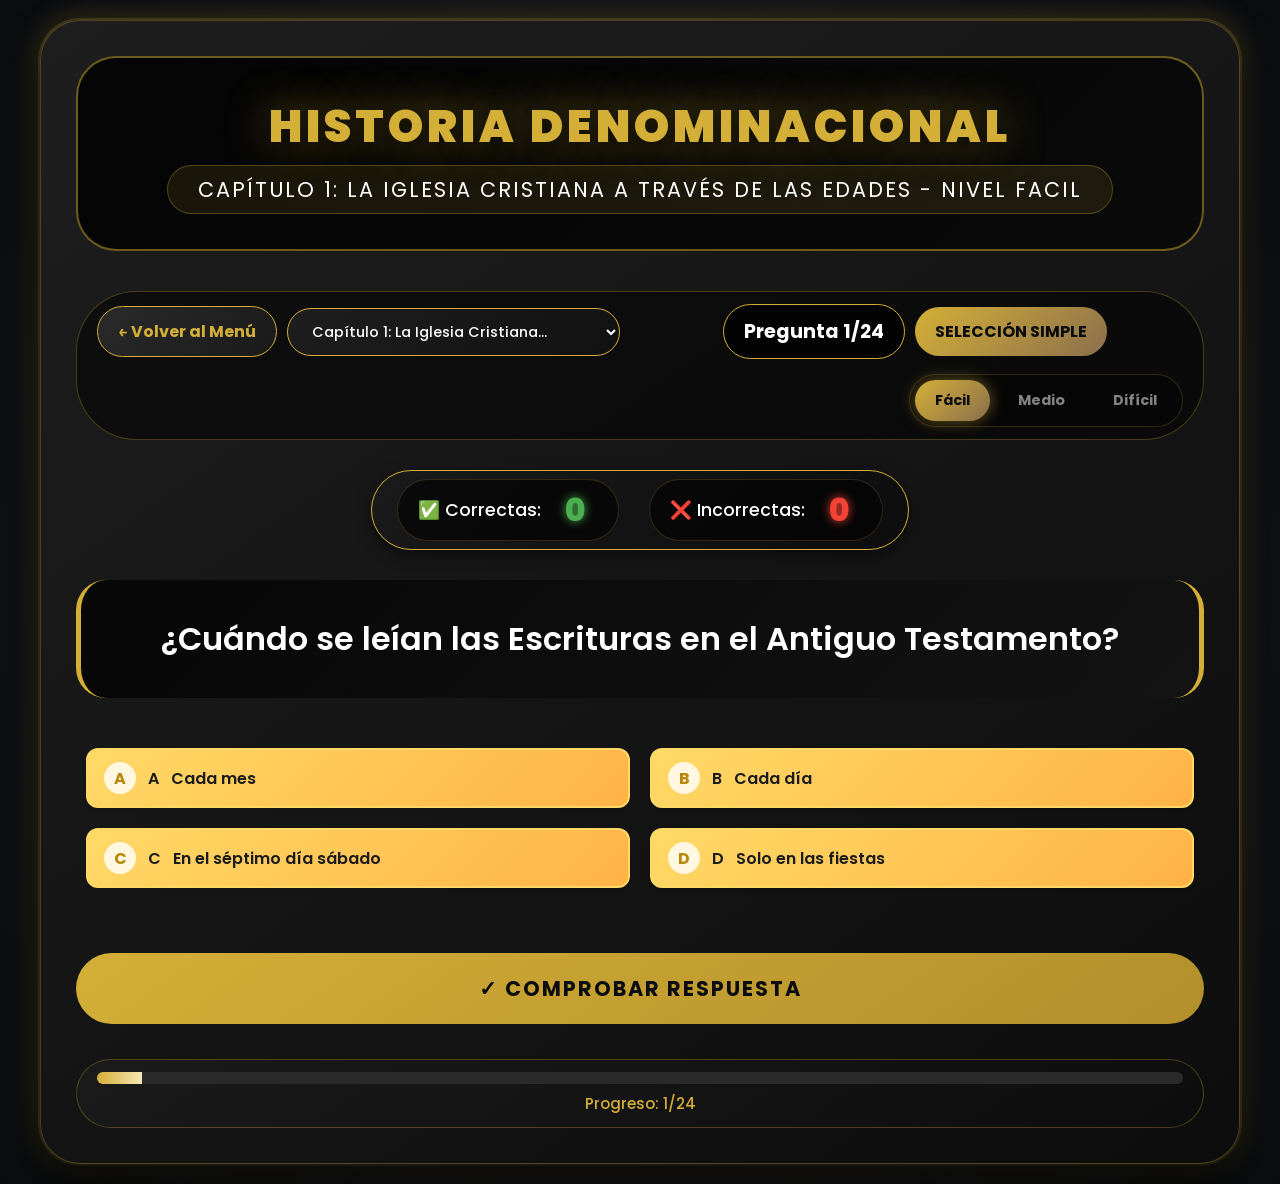
==== libros/capitulo1.html @ 7baf43c6 "Add files via upload" ====
<!DOCTYPE html>
<html lang="es">
<head>
    <meta charset="UTF-8">
    <meta name="viewport" content="width=device-width, initial-scale=1.0, maximum-scale=1.0, user-scalable=no">
    <title>Capítulo 1 - Historia Denominacional</title>
    <!-- FUENTES MODERNAS -->
    <link href="https://fonts.googleapis.com/css2?family=Montserrat:wght@400;500;600;700;900&family=Poppins:wght@400;500;600;700&display=swap" rel="stylesheet">
    <link rel="stylesheet" href="../css/capitulos.css">
</head>
<body>
    <div id="game" class="game-container">
        <!-- SECCIÓN DEL TÍTULO PRINCIPAL -->
        <div class="title-section">
            <h1 class="main-title">HISTORIA DENOMINACIONAL</h1>
            <div class="sub-title" id="chapterTitle">Capítulo 1: La Iglesia Cristiana a Través de las Edades</div>
        </div>

        <!-- HEADER COMPLETO (VISIBLE EN ESCRITORIO) -->
        <div class="game-header">
            <div class="header-left">
                <button class="back-btn" onclick="backToMenu()">← Volver al Menú</button>
                <select id="chapterSelector" class="chapter-selector" title="Seleccionar capítulo"></select>
            </div>
            
            <div class="header-center">
                <span class="chapter-number" id="questionCounter">Pregunta 1/24</span>
                <span class="question-type-badge" id="questionType">Selección Simple</span>
            </div>
            
            <div class="header-right">
                <div class="level-selector">
                    <button class="level-btn" data-level="facil" onclick="changeLevel('facil')">Fácil</button>
                    <button class="level-btn" data-level="medio" onclick="changeLevel('medio')">Medio</button>
                    <button class="level-btn" data-level="dificil" onclick="changeLevel('dificil')">Difícil</button>
                </div>
                <!-- Botón hamburguesa (solo visible en móvil) -->
                <button class="hamburger-menu" id="hamburgerBtn" onclick="toggleMenu()">
                    <span></span>
                    <span></span>
                    <span></span>
                </button>
            </div>
        </div>

        <!-- MENÚ LATERAL - CON CAPÍTULOS 1-13 -->
        <div class="side-menu hidden" id="sideMenu">
            <h3>📋 MENÚ RÁPIDO</h3>
            
            <button class="back-btn" onclick="backToMenu()">← Menú Principal</button>
            
            <!-- SECCIÓN DE CAPÍTULOS 1-13 -->
            <div class="chapters-section">
                <h4>📚 CAPÍTULOS 1-13</h4>
                <div class="chapters-grid">
                    <button class="chapter-btn" onclick="goToChapter(1)">1</button>
                    <button class="chapter-btn" onclick="goToChapter(2)">2</button>
                    <button class="chapter-btn" onclick="goToChapter(3)">3</button>
                    <button class="chapter-btn" onclick="goToChapter(4)">4</button>
                    <button class="chapter-btn" onclick="goToChapter(5)">5</button>
                    <button class="chapter-btn" onclick="goToChapter(6)">6</button>
                    <button class="chapter-btn" onclick="goToChapter(7)">7</button>
                    <button class="chapter-btn" onclick="goToChapter(8)">8</button>
                    <button class="chapter-btn" onclick="goToChapter(9)">9</button>
                    <button class="chapter-btn" onclick="goToChapter(10)">10</button>
                    <button class="chapter-btn" onclick="goToChapter(11)">11</button>
                    <button class="chapter-btn" onclick="goToChapter(12)">12</button>
                    <button class="chapter-btn" onclick="goToChapter(13)">13</button>
                </div>
            </div>
            
            <div class="quick-actions">
                <h4>⚡ ACCIONES</h4>
                <button class="action-btn" onclick="restartChapter()">🔄 Reiniciar Nivel</button>
                <button class="action-btn" onclick="changeLevelPrompt()">🎮 Cambiar Nivel</button>
            </div>
            
            <div class="menu-stats">
                <h4>📊 MI PROGRESO</h4>
                <div class="stat-item">
                    <span class="stat-label">✅ Correctas:</span>
                    <span class="stat-value correct" id="menuCorrectCount">0</span>
                </div>
                <div class="stat-item">
                    <span class="stat-label">❌ Incorrectas:</span>
                    <span class="stat-value incorrect" id="menuIncorrectCount">0</span>
                </div>
                <div class="stat-item">
                    <span class="stat-label">📈 Progreso:</span>
                    <span class="stat-value" id="menuProgress">0%</span>
                </div>
            </div>
            
            <div class="menu-footer">
                <p>📖 Historia Denominacional</p>
                <p class="version">v1.0</p>
            </div>
        </div>

        <!-- OVERLAY DEL MENÚ -->
        <div class="menu-overlay hidden" id="menuOverlay" onclick="toggleMenu()"></div>

        <!-- ESTADÍSTICAS EN VIVO -->
        <div class="score-stats">
            <div class="score-stats-item">
                <span class="score-stats-label">✅ Correctas:</span>
                <span class="score-stats-value correct" id="correctCount">0</span>
            </div>
            <div class="score-stats-item">
                <span class="score-stats-label">❌ Incorrectas:</span>
                <span class="score-stats-value incorrect" id="incorrectCount">0</span>
            </div>
        </div>

        <!-- PREGUNTA -->
        <div id="questionText" class="question-text"></div>

        <!-- CONTENEDORES DE PREGUNTAS -->
        <div id="multipleChoiceContainer" class="options-container"></div>
        <div id="fillBlankContainer" class="fill-container hidden"></div>

        <!-- BOTONES PRINCIPALES -->
        <button id="submitBtn" class="submit-btn" onclick="submitAnswer()">✓ COMPROBAR RESPUESTA</button>
        <div id="resultMessage" class="result-message hidden"></div>
        <button id="nextBtn" class="next-btn hidden" onclick="nextQuestion()">SIGUIENTE PREGUNTA →</button>

        <!-- RESULTADOS FINALES -->
        <div id="finalResults" class="hidden"></div>

        <!-- BARRA DE PROGRESO -->
        <div class="progress-container">
            <div class="progress-bar">
                <div class="progress-fill" id="progressFill" style="width: 0%"></div>
            </div>
            <div class="progress-text" id="progressText">Progreso: 0/24</div>
        </div>
    </div>

    <script src="../js/capitulo1.js"></script>
</body>
</html>
---- css/capitulos.css ----
/* ============================================
   RESET Y VARIABLES - TONOS OSCUROS ELEGANTES
   ============================================ */
* {
    margin: 0;
    padding: 0;
    box-sizing: border-box;
    font-family: 'Poppins', 'Montserrat', 'Segoe UI', Tahoma, Geneva, Verdana, sans-serif;
}

body {
    min-height: 100vh;
    background: #0a0c0f;
    background: radial-gradient(circle at 50% 50%, #1a1e24 0%, #0a0c0f 100%);
    display: flex;
    justify-content: center;
    align-items: center;
    padding: 20px;
}

/* ============================================
   CONTENEDOR PRINCIPAL - CON BRILLO DORADO
   ============================================ */
.game-container {
    background: linear-gradient(145deg, #1e1e1e 0%, #0d0d0d 100%);
    border-radius: 40px;
    padding: 35px;
    max-width: 1200px;
    width: 100%;
    box-shadow: 0 20px 40px rgba(0, 0, 0, 0.8), 
                0 0 0 2px rgba(212, 175, 55, 0.2),
                0 0 30px rgba(212, 175, 55, 0.3);
    border: 1px solid rgba(212, 175, 55, 0.3);
    animation: slideIn 0.5s ease;
    transition: box-shadow 0.3s ease;
}

.game-container:hover {
    box-shadow: 0 20px 40px rgba(0, 0, 0, 0.8), 
                0 0 0 2px rgba(212, 175, 55, 0.4),
                0 0 40px rgba(212, 175, 55, 0.5);
}

@keyframes slideIn {
    0% { opacity: 0; transform: translateY(-30px); }
    100% { opacity: 1; transform: translateY(0); }
}

/* ============================================
   TÍTULOS CON JERARQUÍA VISUAL MEJORADA
   ============================================ */
.title-section {
    text-align: center;
    margin-bottom: 40px;
    padding: 35px 20px;
    background: linear-gradient(135deg, rgba(0,0,0,0.85) 0%, rgba(10,10,10,0.95) 100%);
    border-radius: 40px;
    border: 2px solid rgba(212, 175, 55, 0.5);
}

.main-title {
    font-size: 2.8rem;
    font-weight: 900;
    color: #d4af37;
    text-transform: uppercase;
    letter-spacing: 4px;
    text-shadow: 0 5px 20px rgba(0,0,0,0.9), 0 0 40px rgba(212, 175, 55, 0.6);
    margin-bottom: 5px;
}

.sub-title {
    font-size: 1.3rem;
    color: #ffffff;
    font-weight: 400;
    letter-spacing: 2px;
    text-transform: uppercase;
    background: rgba(212, 175, 55, 0.1);
    display: inline-block;
    padding: 8px 30px;
    border-radius: 60px;
    border: 1px solid rgba(212, 175, 55, 0.3);
}

/* ============================================
   HEADER COMPLETO - DISEÑO ESCRITORIO
   ============================================ */
.game-header {
    display: flex;
    justify-content: space-between;
    align-items: center;
    margin-bottom: 30px;
    padding: 12px 20px;
    background: rgba(0, 0, 0, 0.5);
    border-radius: 60px;
    border: 1px solid rgba(212, 175, 55, 0.3);
    gap: 15px;
    flex-wrap: wrap;
}

.header-left, .header-center, .header-right {
    display: flex;
    align-items: center;
    gap: 10px;
    flex: 1;
}

.header-center {
    justify-content: center;
}

.header-right {
    justify-content: flex-end;
}

.back-btn {
    background: linear-gradient(135deg, #2a2a2a 0%, #1a1a1a 100%);
    color: #d4af37;
    border: 1px solid #d4af37;
    padding: 12px 20px;
    border-radius: 40px;
    cursor: pointer;
    font-size: 1rem;
    font-weight: bold;
    transition: all 0.3s ease;
    white-space: nowrap;
}

.back-btn:hover {
    background: #d4af37;
    color: #0a0c0f;
    transform: translateY(-3px);
    box-shadow: 0 5px 15px rgba(212, 175, 55, 0.5);
}

.chapter-selector {
    background: linear-gradient(135deg, #1e1e1e 0%, #111111 100%);
    color: #ffffff;
    border: 1px solid #d4af37;
    padding: 12px 20px;
    border-radius: 40px;
    font-size: 0.9rem;
    font-weight: 500;
    cursor: pointer;
    outline: none;
    min-width: 220px;
    transition: all 0.3s ease;
}

.chapter-selector:hover {
    background: #2a2a2a;
    border-color: #ffd700;
    box-shadow: 0 0 15px rgba(212, 175, 55, 0.5);
}

.chapter-selector option {
    background: #1a1a1a;
    color: #ffffff;
}

.level-selector {
    display: flex;
    gap: 8px;
    background: rgba(0, 0, 0, 0.3);
    padding: 5px;
    border-radius: 50px;
    border: 1px solid rgba(212, 175, 55, 0.2);
}

.level-btn {
    background: transparent;
    color: #ffffff;
    border: none;
    padding: 10px 20px;
    border-radius: 40px;
    cursor: pointer;
    font-size: 0.9rem;
    font-weight: bold;
    transition: all 0.3s ease;
    white-space: nowrap;
}

.level-btn.active {
    background: linear-gradient(135deg, #d4af37 0%, #8b6f4c 100%);
    color: #0a0c0f;
    box-shadow: 0 0 15px rgba(212, 175, 55, 0.5);
}

.level-btn:hover:not(.active):not(.locked) {
    background: rgba(212, 175, 55, 0.2);
    transform: translateY(-2px);
}

/* Botones bloqueados */
.level-btn.locked {
    opacity: 0.5;
    cursor: not-allowed;
    position: relative;
}

.level-btn.locked:hover::after {
    content: "🔒";
    position: absolute;
    left: 50%;
    transform: translateX(-50%);
    bottom: -25px;
    font-size: 12px;
    white-space: nowrap;
    background: rgba(0,0,0,0.8);
    color: white;
    padding: 4px 8px;
    border-radius: 4px;
    z-index: 100;
}

.chapter-number {
    font-size: 1.2rem;
    background: rgba(0, 0, 0, 0.7);
    color: #ffffff;
    padding: 12px 20px;
    border-radius: 40px;
    border: 1px solid #d4af37;
    font-weight: bold;
    text-align: center;
    white-space: nowrap;
}

.question-type-badge {
    background: linear-gradient(135deg, #d4af37 0%, #8b6f4c 100%);
    color: #0a0c0f;
    padding: 12px 20px;
    border-radius: 40px;
    font-size: 1rem;
    font-weight: bold;
    text-transform: uppercase;
    text-align: center;
    white-space: nowrap;
}

/* ============================================
   ESTADÍSTICAS
   ============================================ */
.score-stats {
    display: flex;
    justify-content: center;
    align-items: center;
    gap: 30px;
    margin-bottom: 30px;
    padding: 8px 25px;
    background: linear-gradient(135deg, #1a1a1a 0%, #0d0d0d 100%);
    border-radius: 60px;
    border: 1px solid #d4af37;
    width: fit-content;
    margin-left: auto;
    margin-right: auto;
    box-shadow: 0 5px 15px rgba(0,0,0,0.5);
}

.score-stats-item {
    display: flex;
    align-items: center;
    gap: 12px;
    padding: 6px 20px;
    border-radius: 40px;
    background: rgba(0, 0, 0, 0.6);
    border: 1px solid rgba(212, 175, 55, 0.2);
    min-width: 130px;
    justify-content: center;
}

.score-stats-label {
    color: #ffffff;
    font-size: 1.1rem;
    font-weight: 500;
}

.score-stats-value {
    font-size: 2rem;
    font-weight: 800;
    min-width: 45px;
    text-align: center;
    text-shadow: 0 0 10px currentColor;
}

.score-stats-value.correct { color: #4caf50; }
.score-stats-value.incorrect { color: #f44336; }

/* ============================================
   PREGUNTA CON ANIMACIÓN
   ============================================ */
@keyframes questionFadeIn {
    0% { opacity: 0; transform: translateY(15px); }
    100% { opacity: 1; transform: translateY(0); }
}

#questionText {
    font-size: 2rem;
    color: #ffffff;
    margin-bottom: 40px;
    line-height: 1.5;
    font-weight: 600;
    text-align: center;
    padding: 35px 30px;
    background: linear-gradient(135deg, rgba(0,0,0,0.7) 0%, rgba(20,20,20,0.8) 100%);
    border-radius: 30px;
    border-left: 5px solid #d4af37;
    border-right: 5px solid #d4af37;
    animation: questionFadeIn 0.5s ease forwards;
}

/* ============================================
   CONTENEDORES
   ============================================ */
.options-container, .fill-container {
    width: 100%;
    margin-bottom: 30px;
    animation: questionFadeIn 0.6s ease forwards;
}

.hidden { display: none !important; }

/* ============================================
   BOTONES DE RESPUESTA - DORADO CON LETRAS NEGRAS
   ============================================ */
.options-container {
    display: grid;
    grid-template-columns: repeat(2, 1fr);
    gap: 20px;
    padding: 10px;
}

.option-btn {
    display: flex;
    align-items: center;
    gap: 12px;
    padding: 12px 16px;
    margin: 0;
    border: 2px solid #ffd966;
    border-radius: 12px;
    background: linear-gradient(135deg, #ffd966 0%, #ffb347 100%);
    cursor: pointer;
    transition: all 0.3s ease;
    font-size: 16px;
    text-align: left;
    width: 100%;
    color: #1a1a1a;
    font-weight: 600;
    box-shadow: 0 2px 4px rgba(0,0,0,0.1);
}

.option-btn:hover:not(.selected):not(.correct):not(.incorrect) {
    transform: translateX(8px);
    border-color: #e6ac00;
    background: linear-gradient(135deg, #ffcc66 0%, #ffaa33 100%);
    box-shadow: 0 4px 12px rgba(255, 193, 7, 0.4);
    color: #000000;
}

.option-btn::before {
    content: attr(data-letter);
    display: inline-flex;
    align-items: center;
    justify-content: center;
    width: 32px;
    height: 32px;
    background: #ffffffcc;
    color: #b8860b;
    border-radius: 50%;
    font-weight: bold;
    font-size: 1rem;
    flex-shrink: 0;
    transition: all 0.3s ease;
}

.option-btn:hover::before {
    background: #ffffff;
    color: #ff8c00;
    transform: scale(1.1);
}

.option-btn.selected {
    border-color: #e6ac00;
    background: #ffffff;
    box-shadow: 0 4px 12px rgba(0,0,0,0.15);
    color: #000000;
}

.option-btn.selected::before {
    background: #ffd966;
    color: #000000;
    transform: scale(1.1);
}

.option-btn.correct {
    border-color: #4caf50;
    background: #e8f5e9;
    color: #2e7d32;
}

.option-btn.correct::before {
    background: #4caf50;
    color: white;
}

.option-btn.incorrect {
    border-color: #f44336;
    background: #ffebee;
    color: #c62828;
}

.option-btn.incorrect::before {
    background: #f44336;
    color: white;
}

/* ============================================
   COMPLETACIÓN - DORADO CON LETRAS NEGRAS
   ============================================ */
.fill-container {
    background: linear-gradient(145deg, #1a1a1a 0%, #0d0d0d 100%);
    padding: 40px;
    border-radius: 40px;
    border: 1px solid rgba(212, 175, 55, 0.2);
}

.fill-options {
    display: grid;
    grid-template-columns: repeat(2, 1fr);
    gap: 20px;
}

.fill-option-btn {
    padding: 12px 24px;
    border: 2px solid #ffd966;
    border-radius: 25px;
    background: linear-gradient(135deg, #ffd966 0%, #ffb347 100%);
    cursor: pointer;
    transition: all 0.3s ease;
    font-size: 14px;
    font-weight: 600;
    color: #1a1a1a;
    text-align: center;
    box-shadow: 0 2px 4px rgba(0,0,0,0.1);
}

.fill-option-btn:hover:not(.selected):not(.correct):not(.incorrect) {
    transform: translateY(-3px) scale(1.05);
    border-color: #e6ac00;
    background: linear-gradient(135deg, #ffcc66 0%, #ffaa33 100%);
    box-shadow: 0 6px 16px rgba(255, 193, 7, 0.4);
    color: #000000;
}

.fill-option-btn.selected {
    background: #ffffff;
    border-color: #e6ac00;
    color: #000000;
    transform: scale(1.05);
}

.fill-option-btn.correct {
    background: #e8f5e9;
    border-color: #4caf50;
    color: #2e7d32;
}

.fill-option-btn.incorrect {
    background: #ffebee;
    border-color: #f44336;
    color: #c62828;
}

/* ============================================
   BOTONES PRINCIPALES
   ============================================ */
#submitBtn, #nextBtn {
    background: linear-gradient(145deg, #d4af37 0%, #b38f2c 100%);
    color: #0a0c0f;
    border: none;
    padding: 20px 40px;
    border-radius: 60px;
    font-size: 1.3rem;
    cursor: pointer;
    width: 100%;
    font-weight: 700;
    letter-spacing: 2px;
    margin-top: 25px;
    text-transform: uppercase;
    transition: all 0.3s ease;
    position: relative;
    overflow: hidden;
}

#submitBtn::after, #nextBtn::after {
    content: '';
    position: absolute;
    top: 0;
    left: -100%;
    width: 100%;
    height: 100%;
    background: linear-gradient(90deg, transparent, rgba(255,255,255,0.3), transparent);
    transition: left 0.5s ease;
}

#submitBtn:hover::after, #nextBtn:hover::after {
    left: 100%;
}

#submitBtn:hover, #nextBtn:hover {
    transform: translateY(-5px);
    box-shadow: 0 10px 30px rgba(212, 175, 55, 0.6);
}

/* ============================================
   RESULTADOS
   ============================================ */
#resultMessage {
    margin-top: 25px;
    padding: 22px 25px;
    border-radius: 30px;
    text-align: center;
    font-size: 1.2rem;
    border: 2px solid;
    transition: all 0.3s ease;
}

#resultMessage.correct {
    background: rgba(30, 74, 30, 0.95);
    color: #fff;
    border-color: #4caf50;
}

#resultMessage.incorrect {
    background: rgba(74, 30, 30, 0.95);
    color: #fff;
    border-color: #f44336;
}

/* ============================================
   BARRA DE PROGRESO
   ============================================ */
.progress-container {
    margin-top: 35px;
    padding: 12px 20px;
    background: linear-gradient(145deg, #1a1a1a 0%, #0d0d0d 100%);
    border-radius: 50px;
    border: 1px solid rgba(212, 175, 55, 0.3);
}

.progress-bar {
    width: 100%;
    height: 12px;
    background: #2a2a2a;
    border-radius: 20px;
    overflow: hidden;
}

.progress-fill {
    height: 100%;
    background: linear-gradient(90deg, #d4af37, #f5e6b3, #d4af37);
    background-size: 200% 100%;
    animation: shimmer 2s infinite;
    transition: width 0.5s ease;
}

@keyframes shimmer {
    0% { background-position: 100% 0; }
    100% { background-position: -100% 0; }
}

.progress-text {
    text-align: center;
    margin-top: 8px;
    color: #d4af37;
    font-size: 0.95rem;
    font-weight: 500;
}

/* ============================================
   MODAL PARA NIVEL BLOQUEADO
   ============================================ */
.modal-overlay {
    position: fixed;
    top: 0;
    left: 0;
    width: 100%;
    height: 100%;
    background: rgba(0, 0, 0, 0.7);
    backdrop-filter: blur(5px);
    display: flex;
    align-items: center;
    justify-content: center;
    z-index: 10000;
    animation: fadeIn 0.3s ease;
}

.modal-overlay.fade-out {
    animation: fadeOut 0.3s ease forwards;
}

@keyframes fadeOut {
    from { opacity: 1; }
    to { opacity: 0; }
}

.modal-content {
    background: linear-gradient(135deg, #fff5e6 0%, #ffe6cc 100%);
    border-radius: 24px;
    padding: 30px;
    max-width: 450px;
    width: 90%;
    text-align: center;
    box-shadow: 0 20px 40px rgba(0,0,0,0.3);
    animation: slideUpModal 0.4s ease;
    border: 2px solid #ffd966;
}

@keyframes slideUpModal {
    from {
        opacity: 0;
        transform: translateY(50px);
    }
    to {
        opacity: 1;
        transform: translateY(0);
    }
}

.modal-icon {
    font-size: 64px;
    margin-bottom: 16px;
}

.modal-title {
    font-size: 28px;
    font-weight: bold;
    color: #b8860b;
    margin-bottom: 16px;
}

.modal-message {
    font-size: 16px;
    color: #5d3a1a;
    line-height: 1.5;
    margin-bottom: 24px;
}

.modal-progress-info {
    background: rgba(255, 217, 102, 0.3);
    border-radius: 16px;
    padding: 16px;
    margin-bottom: 24px;
}

.modal-progress-item {
    display: flex;
    justify-content: space-between;
    padding: 8px 0;
    border-bottom: 1px solid #ffd966;
}

.modal-progress-item:last-child {
    border-bottom: none;
}

.modal-progress-label {
    font-weight: 500;
    color: #8b691b;
}

.modal-progress-value {
    font-weight: bold;
    color: #b8860b;
}

.modal-progress-value.success {
    color: #4caf50;
}

.modal-progress-value.warning {
    color: #ff9800;
}

.modal-close-btn {
    background: linear-gradient(135deg, #ffd966 0%, #ffb347 100%);
    border: none;
    padding: 12px 32px;
    border-radius: 40px;
    font-size: 16px;
    font-weight: bold;
    color: #1a1a1a;
    cursor: pointer;
    transition: all 0.3s ease;
    margin-top: 8px;
}

.modal-close-btn:hover {
    transform: scale(1.05);
    box-shadow: 0 4px 12px rgba(255, 193, 7, 0.4);
}

/* ============================================
   RESULTADOS FINALES
   ============================================ */
#finalResults {
    position: fixed;
    top: 0;
    left: 0;
    width: 100%;
    height: 100%;
    background: rgba(0,0,0,0.95);
    display: flex;
    justify-content: center;
    align-items: center;
    z-index: 1000;
    padding: 20px;
}

#finalResults.hidden {
    display: none !important;
}

.final-results-content {
    text-align: center;
    padding: 30px;
    background: linear-gradient(135deg, #ffd966 0%, #ffb347 100%);
    border-radius: 20px;
    color: #1a1a1a;
    animation: slideUp 0.6s ease-out;
    max-width: 600px;
    width: 100%;
    max-height: 90vh;
    overflow-y: auto;
    box-shadow: 0 0 40px rgba(212, 175, 55, 0.5);
}

@keyframes slideUp {
    from {
        opacity: 0;
        transform: translateY(50px);
    }
    to {
        opacity: 1;
        transform: translateY(0);
    }
}

.final-results-content h2 {
    color: #1a1a1a;
    font-size: 2.8rem;
    margin-bottom: 20px;
}

.level-badge {
    background: rgba(255,255,255,0.3);
    padding: 10px 20px;
    border-radius: 50px;
    display: inline-block;
    margin: 15px 0;
    font-size: 14px;
}

.final-stats {
    display: flex;
    justify-content: center;
    gap: 40px;
    margin: 30px 0;
}

.final-stat-item {
    text-align: center;
}

.final-stat-value {
    font-size: 48px;
    font-weight: bold;
}

.final-stat-value.correct {
    color: #2e7d32;
}

.final-stat-value.incorrect {
    color: #c62828;
}

.final-stat-label {
    color: #1a1a1a;
    font-size: 1.3rem;
}

.final-percentage {
    font-size: 24px;
    font-weight: bold;
    margin: 20px 0;
    padding: 20px;
    border-top: 2px solid rgba(0,0,0,0.2);
    border-bottom: 2px solid rgba(0,0,0,0.2);
}

.final-message {
    font-size: 18px;
    margin: 20px 0;
    font-style: italic;
}

.final-buttons {
    display: flex;
    gap: 15px;
    justify-content: center;
    margin-top: 30px;
    flex-wrap: wrap;
}

.final-btn {
    background: white;
    color: #ffb347;
    border: none;
    padding: 12px 24px;
    border-radius: 50px;
    font-size: 16px;
    font-weight: bold;
    cursor: pointer;
    transition: all 0.3s ease;
}

.final-btn:hover {
    transform: translateY(-3px);
    box-shadow: 0 5px 20px rgba(0,0,0,0.2);
}

/* ============================================
   NOTIFICACIÓN TOAST
   ============================================ */
.notification-toast {
    position: fixed;
    bottom: 30px;
    left: 50%;
    transform: translateX(-50%) translateY(100px);
    background: linear-gradient(135deg, #ffd966 0%, #ffb347 100%);
    color: #1a1a1a;
    padding: 12px 24px;
    border-radius: 50px;
    font-weight: bold;
    z-index: 10000;
    opacity: 0;
    transition: all 0.3s ease;
    box-shadow: 0 5px 20px rgba(0,0,0,0.3);
    pointer-events: none;
    font-size: 14px;
}

.notification-toast.show {
    transform: translateX(-50%) translateY(0);
    opacity: 1;
}

/* ============================================
   ANIMACIONES GENERALES
   ============================================ */
.fade-in {
    animation: fadeIn 0.5s ease-out;
}

@keyframes fadeIn {
    from { opacity: 0; transform: translateY(20px); }
    to { opacity: 1; transform: translateY(0); }
}

.correct-answer-pulse {
    animation: correctPulse 0.5s ease-out;
}

@keyframes correctPulse {
    0% { transform: scale(1); box-shadow: 0 0 0 0 rgba(76, 175, 80, 0.7); }
    50% { transform: scale(1.02); box-shadow: 0 0 0 15px rgba(76, 175, 80, 0); }
    100% { transform: scale(1); box-shadow: 0 0 0 0 rgba(76, 175, 80, 0); }
}

.incorrect-answer-shake {
    animation: shake 0.5s ease-in-out;
}

@keyframes shake {
    0%, 100% { transform: translateX(0); }
    10%, 30%, 50%, 70%, 90% { transform: translateX(-5px); }
    20%, 40%, 60%, 80% { transform: translateX(5px); }
}

.shake {
    animation: shakeBtn 0.5s ease-in-out;
}

@keyframes shakeBtn {
    0%, 100% { transform: translateX(0); }
    25% { transform: translateX(-5px); }
    75% { transform: translateX(5px); }
}

/* ============================================
   MENÚ HAMBURGUESA Y LATERAL
   ============================================ */
.hamburger-menu {
    display: none;
    flex-direction: column;
    justify-content: space-around;
    width: 35px;
    height: 28px;
    background: transparent;
    border: none;
    cursor: pointer;
    padding: 0;
    z-index: 200;
}

.hamburger-menu span {
    width: 100%;
    height: 3px;
    background: #d4af37;
    border-radius: 3px;
    transition: all 0.3s ease;
}

.hamburger-menu.open span:nth-child(1) {
    transform: rotate(45deg) translate(6px, 6px);
}

.hamburger-menu.open span:nth-child(2) {
    opacity: 0;
}

.hamburger-menu.open span:nth-child(3) {
    transform: rotate(-45deg) translate(7px, -7px);
}

.side-menu {
    position: fixed;
    top: 0;
    left: -300px;
    width: 280px;
    height: 100vh;
    background: linear-gradient(145deg, #1a1a1a 0%, #0d0d0d 100%);
    border-right: 2px solid #d4af37;
    box-shadow: 5px 0 30px rgba(0,0,0,0.8);
    transition: left 0.3s ease;
    z-index: 150;
    padding: 70px 20px 20px;
    display: flex;
    flex-direction: column;
    gap: 15px;
}

.side-menu.open {
    left: 0;
}

.side-menu.hidden {
    display: none;
}

.menu-overlay {
    position: fixed;
    top: 0;
    left: 0;
    width: 100%;
    height: 100%;
    background: rgba(0,0,0,0.7);
    backdrop-filter: blur(3px);
    z-index: 140;
    opacity: 0;
    visibility: hidden;
    transition: all 0.3s ease;
}

.menu-overlay.open {
    opacity: 1;
    visibility: visible;
}

.menu-overlay.hidden {
    display: none;
}

.side-menu h3 {
    color: #d4af37;
    font-size: 1.3rem;
    text-align: center;
    margin-bottom: 5px;
    padding-bottom: 10px;
    border-bottom: 1px solid rgba(212, 175, 55, 0.3);
}

.side-menu h4 {
    color: #ffffff;
    font-size: 1rem;
    margin-bottom: 8px;
    opacity: 0.8;
}

.chapters-section {
    margin-bottom: 10px;
    background: rgba(0,0,0,0.3);
    border-radius: 15px;
    padding: 10px;
    border: 1px solid rgba(212, 175, 55, 0.2);
}

.chapters-grid {
    display: grid;
    grid-template-columns: repeat(4, 1fr);
    gap: 8px;
    margin-top: 8px;
}

.chapter-btn {
    background: linear-gradient(135deg, #2a2a2a 0%, #1a1a1a 100%);
    color: #d4af37;
    border: 1px solid rgba(212, 175, 55, 0.3);
    border-radius: 20px;
    padding: 8px 4px;
    font-size: 0.85rem;
    font-weight: bold;
    cursor: pointer;
    transition: all 0.2s ease;
    text-align: center;
}

.chapter-btn:hover {
    transform: translateY(-2px);
    background: rgba(212, 175, 55, 0.2);
}

.chapter-btn.active {
    background: linear-gradient(135deg, #d4af37 0%, #8b6f4c 100%);
    color: #0a0c0f;
    border-color: #d4af37;
}

.chapter-btn.completed {
    background: linear-gradient(135deg, #2e7d32 0%, #1b5e20 100%);
    color: white;
    border-color: #4caf50;
}

.quick-actions {
    display: flex;
    flex-direction: column;
    gap: 8px;
    margin-bottom: 10px;
}

.action-btn {
    width: 100%;
    padding: 12px;
    text-align: center;
    background: linear-gradient(135deg, #2a2a2a 0%, #1a1a1a 100%);
    color: #d4af37;
    border: 1px solid rgba(212, 175, 55, 0.3);
    border-radius: 30px;
    font-size: 0.9rem;
    font-weight: bold;
    cursor: pointer;
    transition: all 0.3s ease;
}

.action-btn:hover {
    background: rgba(212, 175, 55, 0.2);
    transform: translateY(-2px);
}

.menu-stats .stat-item {
    display: flex;
    justify-content: space-between;
    color: #ffffff;
    padding: 8px 0;
    font-size: 0.9rem;
}

.menu-stats .stat-value.correct {
    color: #4caf50;
    font-weight: bold;
}

.menu-stats .stat-value.incorrect {
    color: #f44336;
    font-weight: bold;
}

.menu-footer {
    margin-top: auto;
    text-align: center;
    padding-top: 15px;
    border-top: 1px solid rgba(212, 175, 55, 0.2);
    color: #888;
    font-size: 0.8rem;
}

.menu-footer .version {
    font-size: 0.7rem;
    color: #666;
}

/* ============================================
   MEDIA QUERIES MÓVIL
   ============================================ */
@media (max-width: 768px) {
    body {
        padding: 0;
        margin: 0;
        height: 100vh;
        width: 100vw;
        display: flex;
        align-items: center;
        justify-content: center;
    }
    
    .game-container {
        padding: 15px 12px;
        margin: 0 auto;
        border-radius: 25px;
        height: 90vh;
        width: 95vw;
        max-width: 450px;
        display: flex;
        flex-direction: column;
        overflow-y: auto;
    }
    
    .title-section {
        padding: 8px 8px;
        margin-bottom: 8px;
        border-radius: 18px;
        flex-shrink: 0;
    }
    
    .main-title {
        font-size: 1.2rem;
        letter-spacing: 1px;
        white-space: nowrap;
        overflow: hidden;
        text-overflow: ellipsis;
    }
    
    .sub-title {
        font-size: 0.7rem;
        padding: 3px 10px;
        white-space: nowrap;
        overflow: hidden;
        text-overflow: ellipsis;
    }
    
    .game-header {
        padding: 5px 8px;
        margin-bottom: 8px;
        flex-shrink: 0;
    }
    
    .header-left .back-btn,
    .header-left .chapter-selector,
    .header-right .level-selector {
        display: none;
    }
    
    .header-left { flex: 0; }
    .header-center { flex: 1; justify-content: flex-start; gap: 4px; }
    .header-right { flex: 0; }
    
    .hamburger-menu {
        display: flex !important;
        width: 26px;
        height: 20px;
    }
    
    .hamburger-menu span {
        height: 2.5px;
    }
    
    .chapter-number {
        font-size: 0.65rem;
        padding: 3px 6px;
    }
    
    .question-type-badge {
        font-size: 0.6rem;
        padding: 3px 6px;
    }
    
    .score-stats {
        gap: 6px;
        margin: 0 0 8px 0;
        padding: 3px 10px;
        width: auto;
        min-width: 140px;
        flex-shrink: 0;
    }
    
    .score-stats-item {
        padding: 2px 6px;
        min-width: 55px;
        gap: 3px;
    }
    
    .score-stats-label {
        font-size: 0.65rem;
    }
    
    .score-stats-value {
        font-size: 1.1rem;
        min-width: 20px;
    }
    
    #questionText {
        font-size: 1rem;
        padding: 10px 10px;
        margin: 0 0 8px 0;
        border-left: 4px solid #d4af37;
        border-right: 4px solid #d4af37;
        border-radius: 16px;
        line-height: 1.4;
        flex-shrink: 0;
    }
    
    .options-container {
        grid-template-columns: 1fr !important;
        gap: 6px;
        padding: 0 4px;
        margin: 0 0 8px 0;
        flex: 1 1 auto;
    }
    
    .option-btn {
        padding: 10px 12px;
        font-size: 0.9rem;
        gap: 8px;
        min-height: 48px;
        border-radius: 30px;
        border-width: 1.5px;
    }
    
    .option-btn::before {
        width: 28px;
        height: 28px;
        font-size: 0.85rem;
    }
    
    .fill-container {
        padding: 8px 6px;
        border-radius: 20px;
        margin: 0 0 8px 0;
        flex: 1 1 auto;
    }
    
    .fill-options {
        grid-template-columns: 1fr;
        gap: 6px;
    }
    
    .fill-option-btn {
        padding: 10px;
        font-size: 0.9rem;
        min-height: 48px;
        border-radius: 30px;
    }
    
    #submitBtn, #nextBtn {
        padding: 10px 12px;
        font-size: 1rem;
        margin: 4px 0 4px;
        border-radius: 30px;
        min-height: 44px;
        flex-shrink: 0;
    }
    
    #resultMessage {
        margin: 4px 0 4px;
        padding: 8px 10px;
        font-size: 0.85rem;
        border-radius: 20px;
        min-height: 44px;
        flex-shrink: 0;
    }
    
    .progress-container {
        margin: 4px 0 2px;
        padding: 5px 8px;
        flex-shrink: 0;
    }
    
    .progress-bar {
        height: 5px;
    }
    
    .progress-text {
        font-size: 0.65rem;
        margin-top: 3px;
    }
    
    .side-menu {
        width: 260px;
        padding: 50px 12px 15px;
        overflow-y: auto;
        height: 90vh;
        top: 5vh;
        border-radius: 0 20px 20px 0;
    }
    
    .side-menu h3 {
        font-size: 1.1rem;
    }
    
    .side-menu h4 {
        font-size: 0.9rem;
    }
    
    .chapters-grid {
        grid-template-columns: repeat(4, 1fr);
        gap: 6px;
    }
    
    .chapter-btn {
        padding: 8px 2px;
        font-size: 0.75rem;
    }
    
    .action-btn {
        padding: 10px;
        font-size: 0.8rem;
    }
    
    .menu-stats .stat-item {
        padding: 6px 0;
        font-size: 0.8rem;
    }
    
    .final-results-content {
        padding: 25px 20px;
    }
    
    .final-results-content h2 {
        font-size: 1.6rem;
    }
    
    .final-stat-value {
        font-size: 32px;
    }
    
    .final-stat-label {
        font-size: 1.1rem;
    }
    
    .final-percentage {
        font-size: 1.8rem;
    }
    
    .final-message {
        font-size: 1.1rem;
    }
    
    .final-btn {
        padding: 8px 16px;
        font-size: 0.85rem;
    }
    
    .modal-content {
        padding: 20px;
        width: 95%;
    }
    
    .modal-title {
        font-size: 24px;
    }
}

@media (max-width: 380px) {
    .game-container {
        padding: 12px 10px;
    }
    
    .main-title {
        font-size: 1.1rem;
    }
    
    .sub-title {
        font-size: 0.65rem;
    }
    
    .chapter-number, .question-type-badge {
        font-size: 0.6rem;
        padding: 2px 5px;
    }
    
    #questionText {
        font-size: 0.95rem;
        padding: 8px 8px;
    }
    
    .option-btn {
        font-size: 0.85rem;
        padding: 8px 10px;
        min-height: 44px;
    }
    
    .option-btn::before {
        width: 26px;
        height: 26px;
        font-size: 0.8rem;
    }
    
    .fill-option-btn {
        font-size: 0.85rem;
        min-height: 44px;
        padding: 8px;
    }
    
    .chapters-grid {
        grid-template-columns: repeat(3, 1fr);
    }
    
    #resultMessage {
        min-height: 40px;
        font-size: 0.8rem;
        padding: 6px 8px;
    }
}


/* ============================================
   MODAL MEJORADO PARA NIVEL BLOQUEADO
   ============================================ */
.modal-overlay {
    position: fixed;
    top: 0;
    left: 0;
    width: 100%;
    height: 100%;
    background: rgba(0, 0, 0, 0.85);
    backdrop-filter: blur(8px);
    display: flex;
    align-items: center;
    justify-content: center;
    z-index: 10000;
    animation: fadeIn 0.3s ease;
}

.modal-overlay.fade-out {
    animation: fadeOut 0.3s ease forwards;
}

@keyframes fadeOut {
    from { opacity: 1; }
    to { opacity: 0; }
}

.modal-content {
    background: linear-gradient(135deg, #fff5e6 0%, #ffe6cc 100%);
    border-radius: 32px;
    padding: 35px;
    max-width: 480px;
    width: 90%;
    text-align: center;
    box-shadow: 0 25px 50px rgba(0,0,0,0.4);
    animation: slideUpModal 0.4s ease;
    border: 2px solid #ffd966;
}

@keyframes slideUpModal {
    from {
        opacity: 0;
        transform: translateY(50px);
    }
    to {
        opacity: 1;
        transform: translateY(0);
    }
}

.modal-icon {
    font-size: 72px;
    margin-bottom: 16px;
    animation: bounce 0.5s ease;
}

@keyframes bounce {
    0%, 100% { transform: translateY(0); }
    50% { transform: translateY(-10px); }
}

.modal-title {
    font-size: 28px;
    font-weight: bold;
    color: #b8860b;
    margin-bottom: 16px;
}

.modal-message {
    font-size: 16px;
    color: #5d3a1a;
    line-height: 1.5;
    margin-bottom: 24px;
}

.modal-progress-info {
    background: rgba(255, 217, 102, 0.3);
    border-radius: 20px;
    padding: 20px;
    margin-bottom: 24px;
}

.modal-progress-item {
    display: flex;
    justify-content: space-between;
    padding: 10px 0;
    border-bottom: 1px solid #ffd966;
}

.modal-progress-item:last-child {
    border-bottom: none;
}

.modal-progress-label {
    font-weight: 600;
    color: #8b691b;
}

.modal-progress-value {
    font-weight: bold;
    color: #b8860b;
}

.modal-progress-value.success {
    color: #4caf50;
}

.modal-progress-value.warning {
    color: #ff9800;
}

.modal-requirement-info {
    background: rgba(255, 193, 7, 0.15);
    border-radius: 16px;
    padding: 16px;
    margin-bottom: 24px;
    display: flex;
    align-items: center;
    gap: 12px;
    text-align: left;
}

.requirement-icon {
    font-size: 32px;
}

.modal-requirement-info p {
    font-size: 13px;
    color: #5d3a1a;
    margin: 0;
    line-height: 1.4;
}

.modal-close-btn {
    background: linear-gradient(135deg, #ffd966 0%, #ffb347 100%);
    border: none;
    padding: 14px 36px;
    border-radius: 50px;
    font-size: 16px;
    font-weight: bold;
    color: #1a1a1a;
    cursor: pointer;
    transition: all 0.3s ease;
    width: 100%;
}

.modal-close-btn:hover {
    transform: scale(1.02);
    box-shadow: 0 6px 20px rgba(255, 193, 7, 0.5);
}

/* Animación para botones bloqueados */
.level-btn.locked {
    opacity: 0.5;
    cursor: not-allowed;
    position: relative;
}

.level-btn.locked:hover::after {
    content: "🔒";
    position: absolute;
    left: 50%;
    transform: translateX(-50%);
    bottom: -25px;
    font-size: 12px;
    white-space: nowrap;
    background: rgba(0,0,0,0.8);
    color: white;
    padding: 4px 8px;
    border-radius: 4px;
    z-index: 100;
}

.shake {
    animation: shakeBtn 0.5s ease-in-out;
}

@keyframes shakeBtn {
    0%, 100% { transform: translateX(0); }
    25% { transform: translateX(-5px); }
    75% { transform: translateX(5px); }
}

/* Responsive */
@media (max-width: 768px) {
    .modal-content {
        padding: 25px;
        max-width: 90%;
    }
    
    .modal-icon {
        font-size: 56px;
    }
    
    .modal-title {
        font-size: 24px;
    }
    
    .modal-message {
        font-size: 14px;
    }
    
    .modal-progress-item {
        font-size: 13px;
    }
    
    .modal-requirement-info p {
        font-size: 11px;
    }
}
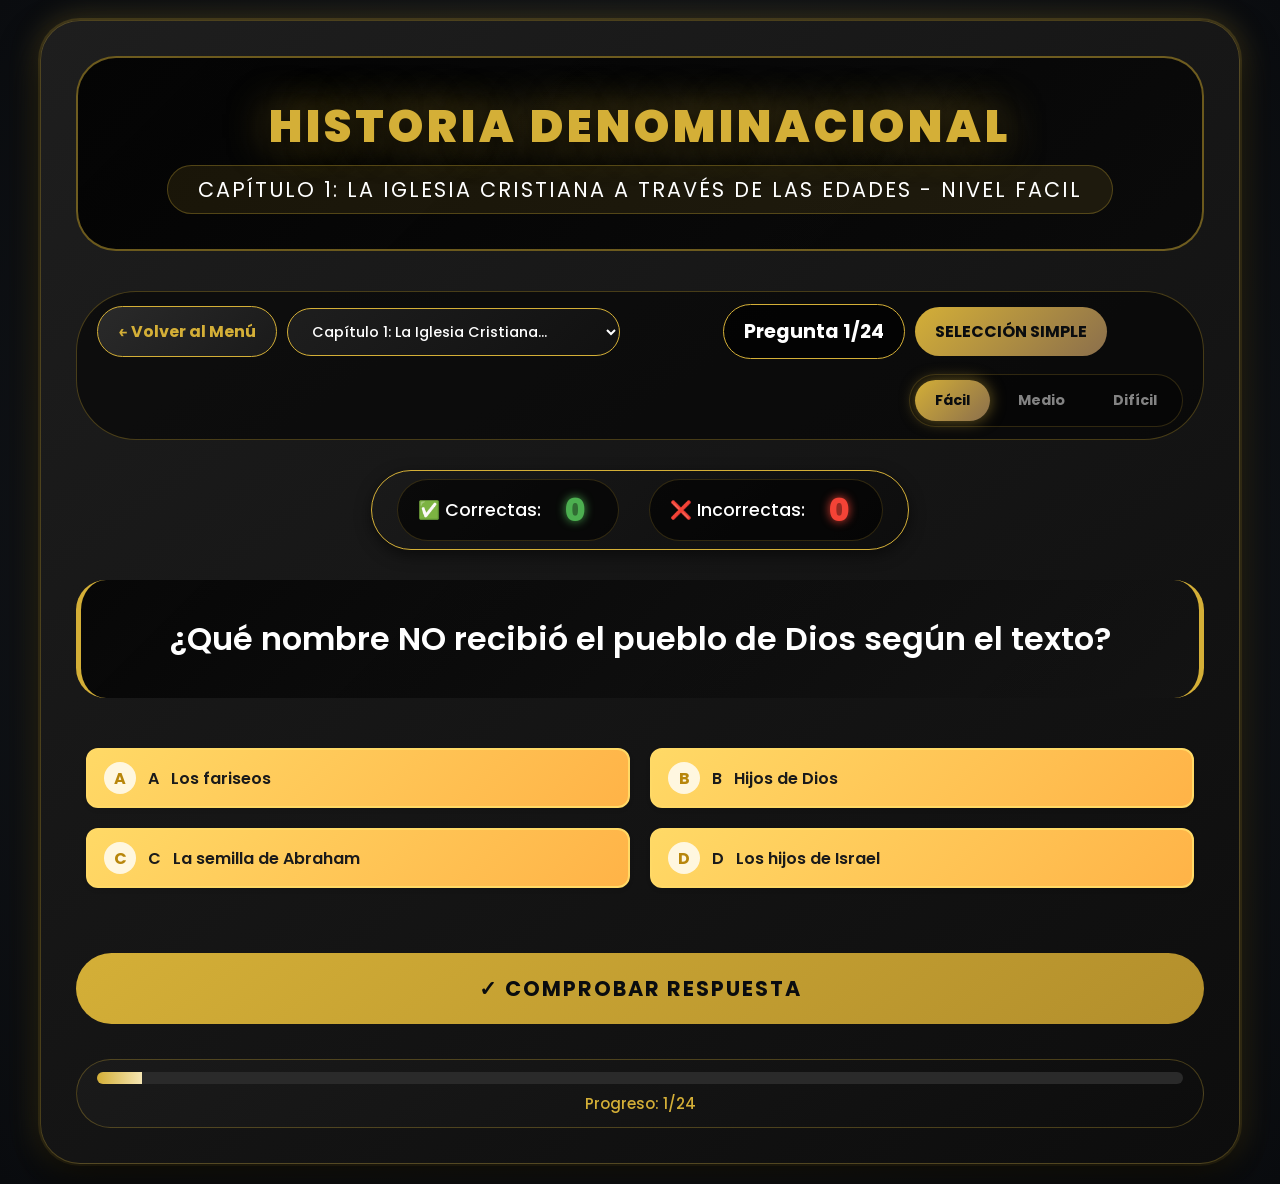
==== commit 26a59f68: "Update capitulo1.html" ====
--- a/libros/capitulo1.html
+++ b/libros/capitulo1.html
@@ -13,7 +13,7 @@
         <!-- SECCIÓN DEL TÍTULO PRINCIPAL -->
         <div class="title-section">
             <h1 class="main-title">HISTORIA DENOMINACIONAL</h1>
-            <div class="sub-title" id="chapterTitle">Capítulo 1: La Iglesia Cristiana a Través de las Edades</div>
+            <div class="sub-title" id="chapterTitle">Capítulo 1: La Iglesia Cristiana a Través de las Edades - Nivel fácil</div>
         </div>
 
         <!-- HEADER COMPLETO (VISIBLE EN ESCRITORIO) -->
@@ -43,29 +43,27 @@
             </div>
         </div>
 
-        <!-- MENÚ LATERAL - CON CAPÍTULOS 1-13 -->
+        <!-- MENÚ LATERAL - CON CAPÍTULOS 1-13 Y SELECTOR DE NIVELES -->
         <div class="side-menu hidden" id="sideMenu">
             <h3>📋 MENÚ RÁPIDO</h3>
             
             <button class="back-btn" onclick="backToMenu()">← Menú Principal</button>
             
+            <!-- SECCIÓN DE NIVELES EN EL MENÚ -->
+            <div class="level-selector-menu">
+                <h4>🎮 NIVEL DE DIFICULTAD</h4>
+                <div class="level-buttons">
+                    <button class="level-btn" data-level="facil" onclick="changeLevel('facil')">Fácil</button>
+                    <button class="level-btn" data-level="medio" onclick="changeLevel('medio')">Medio</button>
+                    <button class="level-btn" data-level="dificil" onclick="changeLevel('dificil')">Difícil</button>
+                </div>
+            </div>
+            
             <!-- SECCIÓN DE CAPÍTULOS 1-13 -->
             <div class="chapters-section">
                 <h4>📚 CAPÍTULOS 1-13</h4>
-                <div class="chapters-grid">
-                    <button class="chapter-btn" onclick="goToChapter(1)">1</button>
-                    <button class="chapter-btn" onclick="goToChapter(2)">2</button>
-                    <button class="chapter-btn" onclick="goToChapter(3)">3</button>
-                    <button class="chapter-btn" onclick="goToChapter(4)">4</button>
-                    <button class="chapter-btn" onclick="goToChapter(5)">5</button>
-                    <button class="chapter-btn" onclick="goToChapter(6)">6</button>
-                    <button class="chapter-btn" onclick="goToChapter(7)">7</button>
-                    <button class="chapter-btn" onclick="goToChapter(8)">8</button>
-                    <button class="chapter-btn" onclick="goToChapter(9)">9</button>
-                    <button class="chapter-btn" onclick="goToChapter(10)">10</button>
-                    <button class="chapter-btn" onclick="goToChapter(11)">11</button>
-                    <button class="chapter-btn" onclick="goToChapter(12)">12</button>
-                    <button class="chapter-btn" onclick="goToChapter(13)">13</button>
+                <div class="chapters-grid" id="chaptersGrid">
+                    <!-- Los capítulos se cargarán dinámicamente con JS -->
                 </div>
             </div>
             
@@ -138,4 +136,4 @@
 
     <script src="../js/capitulo1.js"></script>
 </body>
-</html>+</html>
--- a/css/capitulos.css
+++ b/css/capitulos.css
@@ -584,8 +584,8 @@
     left: 0;
     width: 100%;
     height: 100%;
-    background: rgba(0, 0, 0, 0.7);
-    backdrop-filter: blur(5px);
+    background: rgba(0, 0, 0, 0.85);
+    backdrop-filter: blur(8px);
     display: flex;
     align-items: center;
     justify-content: center;
@@ -604,12 +604,12 @@
 
 .modal-content {
     background: linear-gradient(135deg, #fff5e6 0%, #ffe6cc 100%);
-    border-radius: 24px;
-    padding: 30px;
-    max-width: 450px;
+    border-radius: 32px;
+    padding: 35px;
+    max-width: 480px;
     width: 90%;
     text-align: center;
-    box-shadow: 0 20px 40px rgba(0,0,0,0.3);
+    box-shadow: 0 25px 50px rgba(0,0,0,0.4);
     animation: slideUpModal 0.4s ease;
     border: 2px solid #ffd966;
 }
@@ -626,8 +626,14 @@
 }
 
 .modal-icon {
-    font-size: 64px;
+    font-size: 72px;
     margin-bottom: 16px;
+    animation: bounce 0.5s ease;
+}
+
+@keyframes bounce {
+    0%, 100% { transform: translateY(0); }
+    50% { transform: translateY(-10px); }
 }
 
 .modal-title {
@@ -646,56 +652,78 @@
 
 .modal-progress-info {
     background: rgba(255, 217, 102, 0.3);
+    border-radius: 20px;
+    padding: 20px;
+    margin-bottom: 24px;
+}
+
+.modal-progress-item {
+    display: flex;
+    justify-content: space-between;
+    padding: 10px 0;
+    border-bottom: 1px solid #ffd966;
+}
+
+.modal-progress-item:last-child {
+    border-bottom: none;
+}
+
+.modal-progress-label {
+    font-weight: 600;
+    color: #8b691b;
+}
+
+.modal-progress-value {
+    font-weight: bold;
+    color: #b8860b;
+}
+
+.modal-progress-value.success {
+    color: #4caf50;
+}
+
+.modal-progress-value.warning {
+    color: #ff9800;
+}
+
+.modal-requirement-info {
+    background: rgba(255, 193, 7, 0.15);
     border-radius: 16px;
     padding: 16px;
     margin-bottom: 24px;
-}
-
-.modal-progress-item {
     display: flex;
-    justify-content: space-between;
-    padding: 8px 0;
-    border-bottom: 1px solid #ffd966;
-}
-
-.modal-progress-item:last-child {
-    border-bottom: none;
-}
-
-.modal-progress-label {
-    font-weight: 500;
-    color: #8b691b;
-}
-
-.modal-progress-value {
-    font-weight: bold;
-    color: #b8860b;
-}
-
-.modal-progress-value.success {
-    color: #4caf50;
-}
-
-.modal-progress-value.warning {
-    color: #ff9800;
+    align-items: center;
+    gap: 12px;
+    text-align: left;
+}
+
+.requirement-icon {
+    font-size: 32px;
+}
+
+.modal-requirement-info p {
+    font-size: 13px;
+    color: #5d3a1a;
+    margin: 0;
+    line-height: 1.4;
 }
 
 .modal-close-btn {
     background: linear-gradient(135deg, #ffd966 0%, #ffb347 100%);
     border: none;
-    padding: 12px 32px;
-    border-radius: 40px;
+    padding: 14px 36px;
+    border-radius: 50px;
     font-size: 16px;
     font-weight: bold;
     color: #1a1a1a;
     cursor: pointer;
     transition: all 0.3s ease;
-    margin-top: 8px;
+    width: 100%;
 }
 
 .modal-close-btn:hover {
-    transform: scale(1.05);
-    box-shadow: 0 4px 12px rgba(255, 193, 7, 0.4);
+    transform: scale(1.02);
+    box-shadow: 0 6px 20px rgba(255, 193, 7, 0.5);
 }
 
 /* ============================================
@@ -1100,9 +1128,10 @@
 }
 
 /* ============================================
-   MEDIA QUERIES MÓVIL
+   MEDIA QUERIES MÓVIL - CORRECCIONES DE SCROLL Y TÍTULOS
    ============================================ */
 @media (max-width: 768px) {
+    /* Reset del body para centrado vertical - SIN SCROLL */
     body {
         padding: 0;
         margin: 0;
@@ -1111,59 +1140,110 @@
         display: flex;
         align-items: center;
         justify-content: center;
-    }
-    
+        background: #0a0c0f;
+        overflow: hidden; /* Elimina scroll en body */
+    }
+    
+    /* Contenedor principal - SIN SCROLL */
     .game-container {
         padding: 15px 12px;
         margin: 0 auto;
         border-radius: 25px;
-        height: 90vh;
-        width: 95vw;
-        max-width: 450px;
+        height: 100vh; /* Altura completa de la pantalla */
+        width: 100vw;
+        max-width: 100%;
         display: flex;
         flex-direction: column;
-        overflow-y: auto;
-    }
-    
+        box-shadow: 0 10px 30px rgba(0, 0, 0, 0.8), 
+                    0 0 0 1px rgba(212, 175, 55, 0.3);
+        border: 1px solid rgba(212, 175, 55, 0.2);
+        background: linear-gradient(145deg, #1e1e1e 0%, #0d0d0d 100%);
+        overflow: hidden; /* Elimina scroll en el contenedor */
+    }
+    
+    /* SECCIÓN DE TÍTULO - CON WRAP PARA TEXTO COMPLETO */
     .title-section {
         padding: 8px 8px;
         margin-bottom: 8px;
         border-radius: 18px;
+        border: 1px solid rgba(212, 175, 55, 0.4);
         flex-shrink: 0;
+        min-height: auto;
+        display: flex;
+        flex-direction: column;
+        justify-content: center;
     }
     
     .main-title {
         font-size: 1.2rem;
         letter-spacing: 1px;
-        white-space: nowrap;
-        overflow: hidden;
-        text-overflow: ellipsis;
+        margin-bottom: 2px;
+        line-height: 1.2;
+        white-space: normal; /* Permite saltos de línea */
+        overflow: visible;
+        text-overflow: clip;
+        text-align: center;
+        word-wrap: break-word;
     }
     
     .sub-title {
         font-size: 0.7rem;
         padding: 3px 10px;
-        white-space: nowrap;
-        overflow: hidden;
-        text-overflow: ellipsis;
-    }
-    
+        white-space: normal; /* Permite saltos de línea */
+        overflow: visible;
+        text-overflow: clip;
+        text-align: center;
+        line-height: 1.3;
+        word-wrap: break-word;
+        max-width: 100%;
+    }
+    
+    /* HEADER - Altura fija */
     .game-header {
         padding: 5px 8px;
         margin-bottom: 8px;
+        border-radius: 30px;
+        min-height: 38px;
         flex-shrink: 0;
-    }
-    
+        border: 1px solid rgba(212, 175, 55, 0.3);
+    }
+    
+    /* Ocultar elementos del escritorio */
     .header-left .back-btn,
     .header-left .chapter-selector,
     .header-right .level-selector {
         display: none;
     }
     
-    .header-left { flex: 0; }
-    .header-center { flex: 1; justify-content: flex-start; gap: 4px; }
-    .header-right { flex: 0; }
-    
+    .header-left {
+        flex: 0;
+    }
+    
+    .header-center {
+        flex: 1;
+        justify-content: flex-start;
+        gap: 4px;
+    }
+    
+    .header-right {
+        flex: 0;
+    }
+    
+    .chapter-number {
+        font-size: 0.65rem;
+        padding: 3px 6px;
+        border-radius: 25px;
+        white-space: nowrap;
+    }
+    
+    .question-type-badge {
+        font-size: 0.6rem;
+        padding: 3px 6px;
+        border-radius: 25px;
+        white-space: nowrap;
+    }
+    
+    /* Hamburguesa visible */
     .hamburger-menu {
         display: flex !important;
         width: 26px;
@@ -1174,23 +1254,18 @@
         height: 2.5px;
     }
     
-    .chapter-number {
-        font-size: 0.65rem;
-        padding: 3px 6px;
-    }
-    
-    .question-type-badge {
-        font-size: 0.6rem;
-        padding: 3px 6px;
-    }
-    
+    /* ESTADÍSTICAS - Altura fija */
     .score-stats {
         gap: 6px;
         margin: 0 0 8px 0;
         padding: 3px 10px;
+        border-radius: 30px;
         width: auto;
         min-width: 140px;
+        align-self: center;
         flex-shrink: 0;
+        border: 1px solid #d4af37;
+        min-height: 40px;
     }
     
     .score-stats-item {
@@ -1208,6 +1283,7 @@
         min-width: 20px;
     }
     
+    /* PREGUNTA - Altura flexible con ajuste automático */
     #questionText {
         font-size: 1rem;
         padding: 10px 10px;
@@ -1217,50 +1293,94 @@
         border-radius: 16px;
         line-height: 1.4;
         flex-shrink: 0;
-    }
-    
+        background: linear-gradient(135deg, rgba(0,0,0,0.8) 0%, rgba(30,30,30,0.9) 100%);
+        min-height: 60px;
+        display: flex;
+        align-items: center;
+        justify-content: center;
+        text-align: center;
+        word-wrap: break-word;
+    }
+    
+    /* CONTENEDOR DE OPCIONES - CON SCROLL SOLO EN OPCIONES SI ES NECESARIO */
     .options-container {
         grid-template-columns: 1fr !important;
-        gap: 6px;
+        gap: 8px;
         padding: 0 4px;
         margin: 0 0 8px 0;
         flex: 1 1 auto;
-    }
-    
+        display: flex;
+        flex-direction: column;
+        justify-content: flex-start;
+        min-height: 0;
+        overflow-y: auto; /* Permite scroll SOLO en las opciones si es necesario */
+    }
+    
+    /* Botones de opción - Tamaño uniforme y consistente */
     .option-btn {
-        padding: 10px 12px;
+        padding: 12px 12px;
         font-size: 0.9rem;
-        gap: 8px;
-        min-height: 48px;
+        gap: 10px;
+        min-height: 52px;
         border-radius: 30px;
         border-width: 1.5px;
-    }
-    
-    .option-btn::before {
-        width: 28px;
-        height: 28px;
-        font-size: 0.85rem;
-    }
-    
+        margin: 0;
+        width: 100%;
+        display: flex;
+        align-items: center;
+    }
+    
+    .option-btn .option-letter {
+        width: 32px;
+        height: 32px;
+        font-size: 0.9rem;
+        flex-shrink: 0;
+    }
+    
+    .option-btn .option-text {
+        flex: 1;
+        text-align: left;
+        word-wrap: break-word;
+        line-height: 1.3;
+    }
+    
+    /* COMPLETACIÓN - Mismo estilo consistente */
     .fill-container {
         padding: 8px 6px;
         border-radius: 20px;
         margin: 0 0 8px 0;
         flex: 1 1 auto;
+        display: flex;
+        flex-direction: column;
+        min-height: 0;
+        overflow-y: auto;
     }
     
     .fill-options {
         grid-template-columns: 1fr;
-        gap: 6px;
+        gap: 8px;
+        flex: 1 1 auto;
+        display: flex;
+        flex-direction: column;
+        justify-content: flex-start;
+        min-height: 0;
     }
     
     .fill-option-btn {
-        padding: 10px;
+        padding: 12px;
         font-size: 0.9rem;
-        min-height: 48px;
+        min-height: 52px;
         border-radius: 30px;
-    }
-    
+        margin: 0;
+        width: 100%;
+        text-align: center;
+        word-wrap: break-word;
+        display: flex;
+        align-items: center;
+        justify-content: center;
+    }
+    
+    /* BOTONES PRINCIPALES - Altura fija */
     #submitBtn, #nextBtn {
         padding: 10px 12px;
         font-size: 1rem;
@@ -1268,8 +1388,10 @@
         border-radius: 30px;
         min-height: 44px;
         flex-shrink: 0;
-    }
-    
+        letter-spacing: 1px;
+    }
+    
+    /* MENSAJE DE RESULTADO - Altura fija */
     #resultMessage {
         margin: 4px 0 4px;
         padding: 8px 10px;
@@ -1277,12 +1399,29 @@
         border-radius: 20px;
         min-height: 44px;
         flex-shrink: 0;
-    }
-    
+        display: flex;
+        align-items: center;
+        justify-content: center;
+        text-align: center;
+    }
+    
+    /* Cuando está oculto, sigue ocupando espacio invisible */
+    #resultMessage.hidden {
+        display: flex !important;
+        visibility: hidden !important;
+        opacity: 0 !important;
+        pointer-events: none !important;
+        min-height: 44px !important;
+        margin: 4px 0 4px !important;
+        padding: 8px 10px !important;
+    }
+    
+    /* BARRA DE PROGRESO - Altura fija */
     .progress-container {
         margin: 4px 0 2px;
         padding: 5px 8px;
         flex-shrink: 0;
+        min-height: 38px;
     }
     
     .progress-bar {
@@ -1294,6 +1433,7 @@
         margin-top: 3px;
     }
     
+    /* MENÚ LATERAL EN MÓVIL */
     .side-menu {
         width: 260px;
         padding: 50px 12px 15px;
@@ -1331,6 +1471,7 @@
         font-size: 0.8rem;
     }
     
+    /* RESULTADOS FINALES EN MÓVIL */
     .final-results-content {
         padding: 25px 20px;
     }
@@ -1360,6 +1501,7 @@
         font-size: 0.85rem;
     }
     
+    /* MODAL EN MÓVIL */
     .modal-content {
         padding: 20px;
         width: 95%;
@@ -1370,266 +1512,87 @@
     }
 }
 
+/* Móvil muy pequeño (menos de 380px) */
 @media (max-width: 380px) {
     .game-container {
-        padding: 12px 10px;
+        padding: 10px 8px;
+    }
+    
+    .title-section {
+        padding: 6px 6px;
     }
     
     .main-title {
-        font-size: 1.1rem;
+        font-size: 1rem;
     }
     
     .sub-title {
-        font-size: 0.65rem;
+        font-size: 0.6rem;
+        padding: 2px 6px;
     }
     
     .chapter-number, .question-type-badge {
-        font-size: 0.6rem;
-        padding: 2px 5px;
+        font-size: 0.55rem;
+        padding: 2px 4px;
     }
     
     #questionText {
-        font-size: 0.95rem;
+        font-size: 0.9rem;
         padding: 8px 8px;
+        min-height: 55px;
     }
     
     .option-btn {
         font-size: 0.85rem;
-        padding: 8px 10px;
-        min-height: 44px;
-    }
-    
-    .option-btn::before {
-        width: 26px;
-        height: 26px;
+        padding: 10px 10px;
+        min-height: 48px;
+    }
+    
+    .option-btn .option-letter {
+        width: 28px;
+        height: 28px;
         font-size: 0.8rem;
+    }
+    
+    .score-stats-item {
+        min-width: 48px;
+    }
+    
+    .score-stats-value {
+        font-size: 1rem;
     }
     
     .fill-option-btn {
         font-size: 0.85rem;
-        min-height: 44px;
-        padding: 8px;
+        min-height: 48px;
+        padding: 10px;
+    }
+    
+    #resultMessage, #resultMessage.hidden {
+        min-height: 40px !important;
+        font-size: 0.8rem;
+        padding: 6px 8px !important;
     }
     
     .chapters-grid {
         grid-template-columns: repeat(3, 1fr);
     }
-    
-    #resultMessage {
-        min-height: 40px;
-        font-size: 0.8rem;
-        padding: 6px 8px;
-    }
-}
-
-
-/* ============================================
-   MODAL MEJORADO PARA NIVEL BLOQUEADO
-   ============================================ */
-.modal-overlay {
-    position: fixed;
-    top: 0;
-    left: 0;
-    width: 100%;
-    height: 100%;
-    background: rgba(0, 0, 0, 0.85);
-    backdrop-filter: blur(8px);
-    display: flex;
-    align-items: center;
-    justify-content: center;
-    z-index: 10000;
-    animation: fadeIn 0.3s ease;
-}
-
-.modal-overlay.fade-out {
-    animation: fadeOut 0.3s ease forwards;
-}
-
-@keyframes fadeOut {
-    from { opacity: 1; }
-    to { opacity: 0; }
-}
-
-.modal-content {
-    background: linear-gradient(135deg, #fff5e6 0%, #ffe6cc 100%);
-    border-radius: 32px;
-    padding: 35px;
-    max-width: 480px;
-    width: 90%;
-    text-align: center;
-    box-shadow: 0 25px 50px rgba(0,0,0,0.4);
-    animation: slideUpModal 0.4s ease;
-    border: 2px solid #ffd966;
-}
-
-@keyframes slideUpModal {
-    from {
-        opacity: 0;
-        transform: translateY(50px);
-    }
-    to {
-        opacity: 1;
-        transform: translateY(0);
-    }
-}
-
-.modal-icon {
-    font-size: 72px;
-    margin-bottom: 16px;
-    animation: bounce 0.5s ease;
-}
-
-@keyframes bounce {
-    0%, 100% { transform: translateY(0); }
-    50% { transform: translateY(-10px); }
-}
-
-.modal-title {
-    font-size: 28px;
-    font-weight: bold;
-    color: #b8860b;
-    margin-bottom: 16px;
-}
-
-.modal-message {
-    font-size: 16px;
-    color: #5d3a1a;
-    line-height: 1.5;
-    margin-bottom: 24px;
-}
-
-.modal-progress-info {
-    background: rgba(255, 217, 102, 0.3);
-    border-radius: 20px;
-    padding: 20px;
-    margin-bottom: 24px;
-}
-
-.modal-progress-item {
-    display: flex;
-    justify-content: space-between;
-    padding: 10px 0;
-    border-bottom: 1px solid #ffd966;
-}
-
-.modal-progress-item:last-child {
-    border-bottom: none;
-}
-
-.modal-progress-label {
-    font-weight: 600;
-    color: #8b691b;
-}
-
-.modal-progress-value {
-    font-weight: bold;
-    color: #b8860b;
-}
-
-.modal-progress-value.success {
-    color: #4caf50;
-}
-
-.modal-progress-value.warning {
-    color: #ff9800;
-}
-
-.modal-requirement-info {
-    background: rgba(255, 193, 7, 0.15);
-    border-radius: 16px;
-    padding: 16px;
-    margin-bottom: 24px;
-    display: flex;
-    align-items: center;
-    gap: 12px;
-    text-align: left;
-}
-
-.requirement-icon {
-    font-size: 32px;
-}
-
-.modal-requirement-info p {
-    font-size: 13px;
-    color: #5d3a1a;
-    margin: 0;
-    line-height: 1.4;
-}
-
-.modal-close-btn {
-    background: linear-gradient(135deg, #ffd966 0%, #ffb347 100%);
-    border: none;
-    padding: 14px 36px;
-    border-radius: 50px;
-    font-size: 16px;
-    font-weight: bold;
-    color: #1a1a1a;
-    cursor: pointer;
-    transition: all 0.3s ease;
-    width: 100%;
-}
-
-.modal-close-btn:hover {
-    transform: scale(1.02);
-    box-shadow: 0 6px 20px rgba(255, 193, 7, 0.5);
-}
-
-/* Animación para botones bloqueados */
-.level-btn.locked {
-    opacity: 0.5;
-    cursor: not-allowed;
-    position: relative;
-}
-
-.level-btn.locked:hover::after {
-    content: "🔒";
-    position: absolute;
-    left: 50%;
-    transform: translateX(-50%);
-    bottom: -25px;
-    font-size: 12px;
-    white-space: nowrap;
-    background: rgba(0,0,0,0.8);
-    color: white;
-    padding: 4px 8px;
-    border-radius: 4px;
-    z-index: 100;
-}
-
-.shake {
-    animation: shakeBtn 0.5s ease-in-out;
-}
-
-@keyframes shakeBtn {
-    0%, 100% { transform: translateX(0); }
-    25% { transform: translateX(-5px); }
-    75% { transform: translateX(5px); }
-}
-
-/* Responsive */
-@media (max-width: 768px) {
-    .modal-content {
-        padding: 25px;
-        max-width: 90%;
-    }
-    
-    .modal-icon {
-        font-size: 56px;
-    }
-    
-    .modal-title {
-        font-size: 24px;
-    }
-    
-    .modal-message {
-        font-size: 14px;
-    }
-    
-    .modal-progress-item {
-        font-size: 13px;
-    }
-    
-    .modal-requirement-info p {
-        font-size: 11px;
-    }
-}+}
+
+/* Ajustes adicionales para pantallas medianas (tablets) */
+@media (min-width: 769px) and (max-width: 1024px) {
+    .sub-title {
+        white-space: normal;
+        word-wrap: break-word;
+        text-align: center;
+        line-height: 1.3;
+    }
+    
+    .options-container {
+        gap: 12px;
+    }
+    
+    .option-btn {
+        padding: 14px 18px;
+    }
+}
